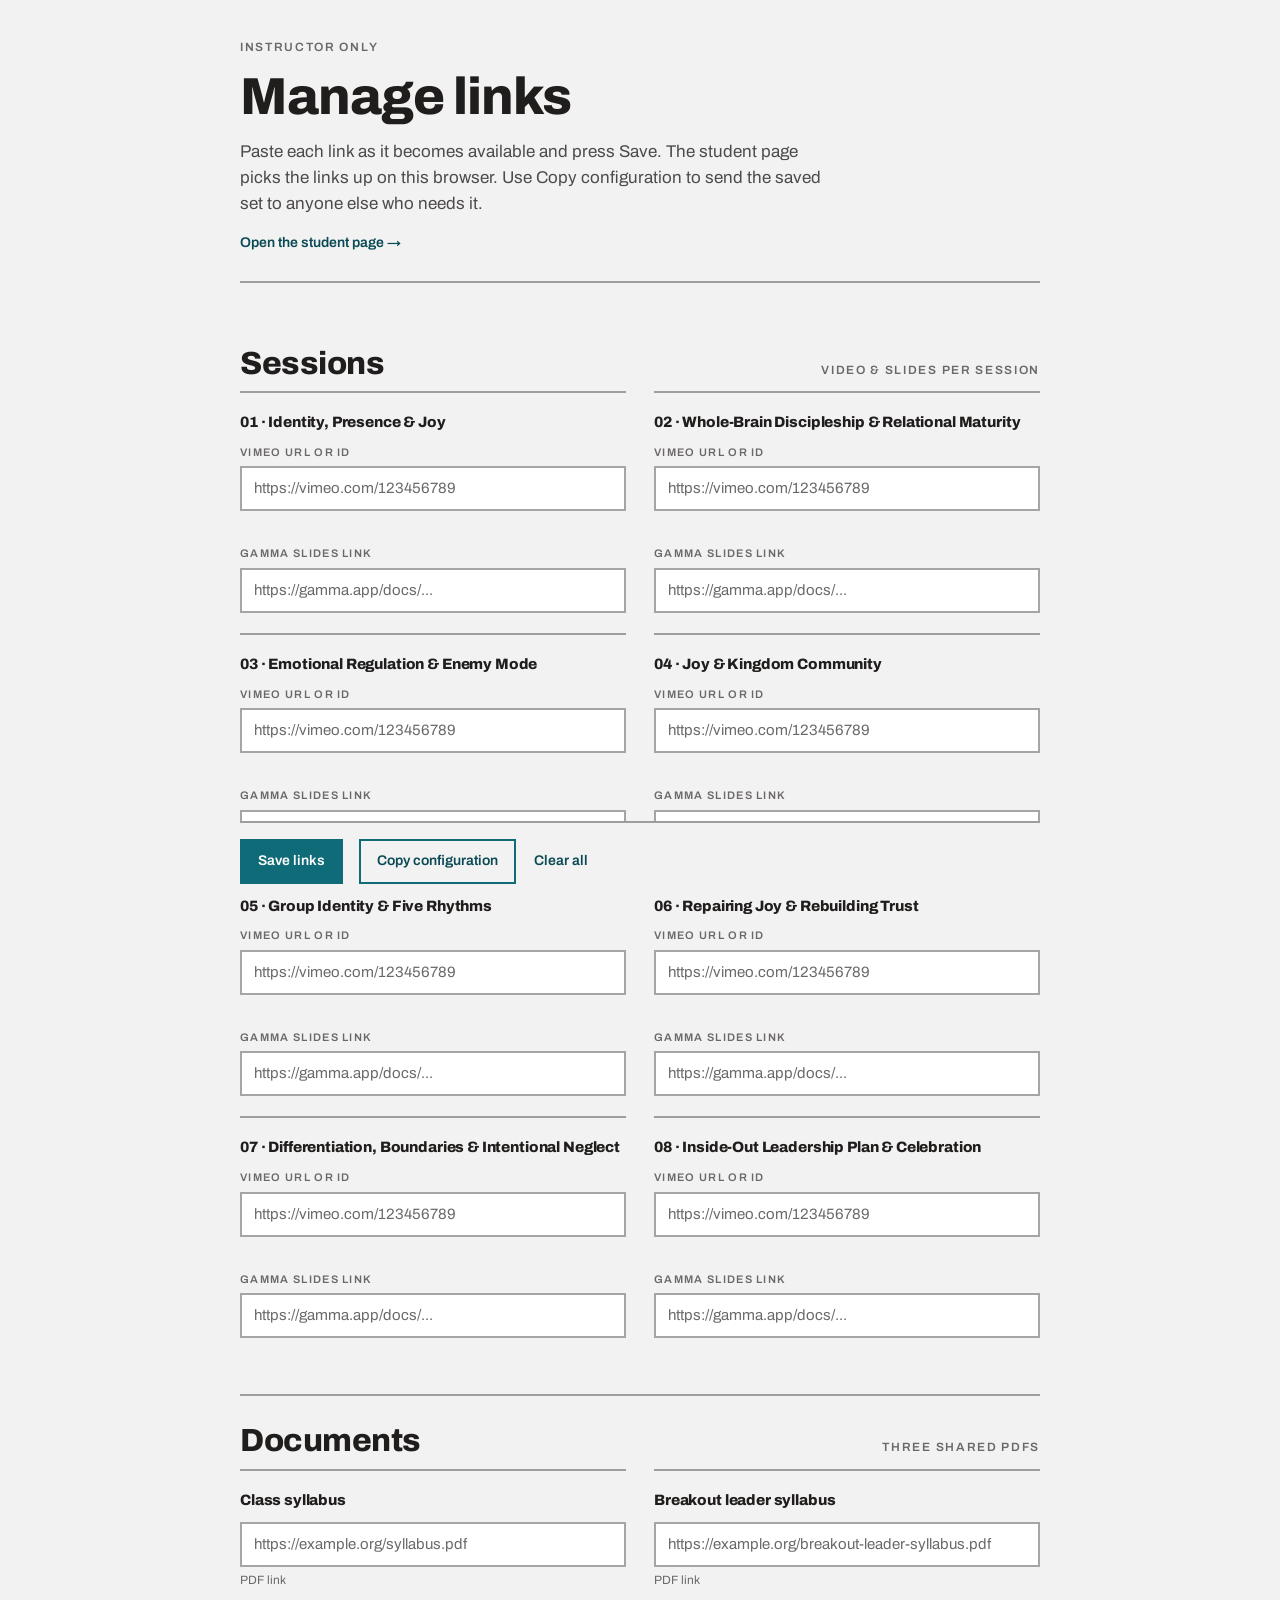
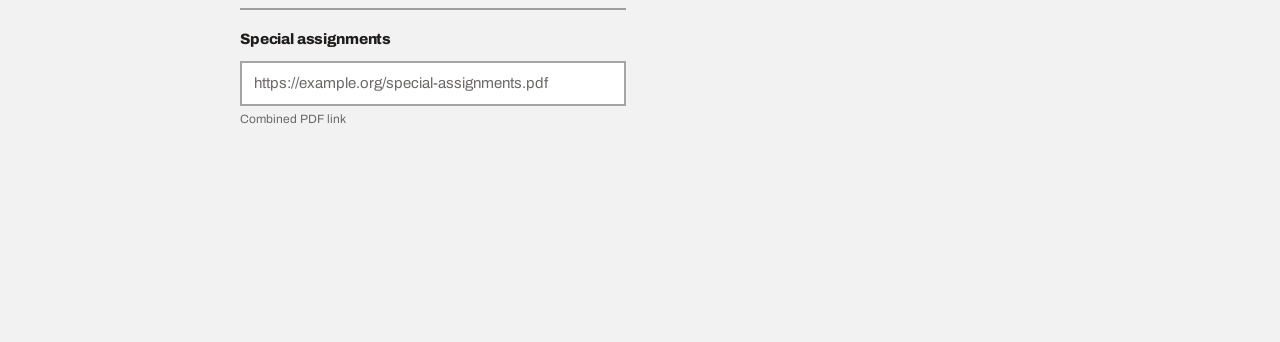
==== admin/index.html @ f634974d "Add leadership class support portal Two static pages for the Living Water Foursquare leadership clas" ====
<!doctype html>
<html lang="en">
<head>
<meta charset="utf-8">
<meta name="viewport" content="width=device-width, initial-scale=1">
<title>Manage links · Leadership Class</title>
<meta name="robots" content="noindex, nofollow">
<meta name="theme-color" content="#0f6b78">
<link rel="preconnect" href="https://fonts.googleapis.com">
<link rel="preconnect" href="https://fonts.gstatic.com" crossorigin>
<link rel="stylesheet" href="https://fonts.googleapis.com/css2?family=Archivo:wght@400;500;600;800&display=swap">
<link rel="stylesheet" href="../assets/css/system.css">
<link rel="stylesheet" href="../assets/css/pages.css">
</head>
<body>

<main class="container">

  <header class="page-header">
    <p class="kicker">Instructor only</p>
    <h1 class="page-title">Manage links</h1>
    <p class="lede">Paste each link as it becomes available and press Save. The student page picks the links up on this browser. Use Copy configuration to send the saved set to anyone else who needs it.</p>
    <a class="header-link" href="../">Open the student page →</a>
  </header>

  <noscript>
    <p class="notice" style="margin-top: 28px;">This page needs JavaScript to read and save the link configuration.</p>
  </noscript>

  <section class="section" id="sessions">
    <div class="section-head">
      <h2 class="section-title">Sessions</h2>
      <p class="kicker">Video &amp; slides per session</p>
    </div>
    <div class="admin-grid" id="session-fields"></div>
  </section>

  <section class="section" id="documents">
    <div class="section-head">
      <h2 class="section-title">Documents</h2>
      <p class="kicker">Three shared PDFs</p>
    </div>
    <div class="admin-grid">
      <div class="field-block">
        <label class="field-title" for="doc-syllabusUrl">Class syllabus</label>
        <div class="field">
          <input class="input" id="doc-syllabusUrl" type="url" inputmode="url" autocomplete="off" spellcheck="false" placeholder="https://example.org/syllabus.pdf">
          <p class="field-hint">PDF link</p>
        </div>
      </div>
      <div class="field-block">
        <label class="field-title" for="doc-leaderSyllabusUrl">Breakout leader syllabus</label>
        <div class="field">
          <input class="input" id="doc-leaderSyllabusUrl" type="url" inputmode="url" autocomplete="off" spellcheck="false" placeholder="https://example.org/breakout-leader-syllabus.pdf">
          <p class="field-hint">PDF link</p>
        </div>
      </div>
      <div class="field-block">
        <label class="field-title" for="doc-assignmentsUrl">Special assignments</label>
        <div class="field">
          <input class="input" id="doc-assignmentsUrl" type="url" inputmode="url" autocomplete="off" spellcheck="false" placeholder="https://example.org/special-assignments.pdf">
          <p class="field-hint">Combined PDF link</p>
        </div>
      </div>
    </div>
  </section>

  <div class="action-bar">
    <button class="btn btn-primary" id="save" type="button">Save links</button>
    <button class="btn btn-secondary" id="copy" type="button">Copy configuration</button>
    <button class="btn btn-ghost" id="clear" type="button">Clear all</button>
    <p class="action-message" id="message" role="status" aria-live="polite"></p>
  </div>

</main>

<script src="../assets/js/data.js"></script>
<script src="../assets/js/admin.js"></script>
</body>
</html>
---- assets/css/system.css ----
/* ==========================================================================
   Modernist — design system
   Flat, architectural, flush left, zero radius. 2px rules do the organizing.
   ========================================================================== */

:root {
  --color-bg:      #f3f2f2;
  --color-surface: #eae9e9;
  --color-text:    #201e1d;
  --color-divider: rgba(32, 30, 29, 0.4);

  /* accent: Living Water teal */
  --color-accent:     #0f6b78;
  --color-accent-100: #dceef1;
  --color-accent-200: #b6dce2;
  --color-accent-300: #86c2cc;
  --color-accent-400: #4aa1af;
  --color-accent-500: #0f6b78;
  --color-accent-600: #0c5a66;
  --color-accent-700: #094a54;
  --color-accent-800: #073941;
  --color-accent-900: #05282e;

  --color-neutral-600: #6b6968;
  --color-neutral-700: #4d4b4a;

  --rule: 2px solid var(--color-divider);
  --font: "Archivo", "Helvetica Neue", Helvetica, Arial, sans-serif;
}

@supports (color: color-mix(in srgb, #000 40%, transparent)) {
  :root { --color-divider: color-mix(in srgb, #201e1d 40%, transparent); }
}

/* --- Reset ---------------------------------------------------------------- */

*,
*::before,
*::after {
  box-sizing: border-box;
  border-radius: 0; /* zero radius anywhere, including UA styles on inputs */
}

html { -webkit-text-size-adjust: 100%; }

body {
  margin: 0;
  background: var(--color-bg);
  color: var(--color-text);
  font-family: var(--font);
  font-size: 16px;
  font-weight: 400;
  line-height: 1.5;
  -webkit-font-smoothing: antialiased;
}

h1, h2, h3, p { margin: 0; }
ul { margin: 0; padding: 0; list-style: none; }
img, iframe { display: block; max-width: 100%; }
a { color: var(--color-accent-700); }

:focus-visible {
  outline: 2px solid var(--color-accent);
  outline-offset: 2px;
}

/* --- Type ----------------------------------------------------------------- */

.kicker {
  font-size: 12px;
  font-weight: 600;
  text-transform: uppercase;
  letter-spacing: 0.14em;
  line-height: 1.3;
  color: var(--color-neutral-600);
}

.kicker-sm { font-size: 11px; letter-spacing: 0.16em; }
.kicker-accent { color: var(--color-accent-700); }

.page-title {
  font-size: clamp(30px, 7vw, 52px);
  font-weight: 800;
  letter-spacing: -0.02em;
  line-height: 1.02;
}

.section-title {
  font-size: clamp(22px, 5vw, 32px);
  font-weight: 800;
  letter-spacing: -0.015em;
  line-height: 1.08;
}

.card-title {
  font-size: clamp(18px, 4.2vw, 24px);
  font-weight: 800;
  letter-spacing: -0.01em;
  line-height: 1.15;
}

.lede {
  font-size: 17px;
  line-height: 1.55;
  color: var(--color-neutral-700);
  max-width: 60ch;
}

.body-copy {
  line-height: 1.55;
  color: var(--color-neutral-700);
  max-width: 62ch;
}

/* --- Buttons -------------------------------------------------------------- */
/* Labels are flush left: a wide button starts its text at the left padding
   edge, never centered. */

.btn {
  display: inline-flex;
  align-items: center;
  justify-content: flex-start;
  gap: 8px;
  padding: 12px 16px;
  border: 2px solid transparent;
  background: none;
  font-family: inherit;
  font-size: 14px;
  font-weight: 600;
  line-height: 1.2;
  text-align: left;
  text-transform: none;
  text-decoration: none;
  cursor: pointer;
  transition: background-color 0.12s ease, border-color 0.12s ease, color 0.12s ease;
}

.btn-primary {
  background: var(--color-accent);
  border-color: var(--color-accent);
  color: #fff;
}

.btn-primary:hover {
  background: var(--color-accent-600);
  border-color: var(--color-accent-600);
}

.btn-secondary {
  border-color: var(--color-accent);
  color: var(--color-accent-700);
}

.btn-secondary:hover {
  background: var(--color-accent-100);
  border-color: var(--color-accent-600);
  color: var(--color-accent-600);
}

.btn-ghost {
  padding-left: 0;
  color: var(--color-accent-700);
}

.btn-ghost:hover { color: var(--color-accent-600); }

.btn-block { display: flex; width: 100%; }

.btn:disabled,
.btn[aria-disabled="true"] {
  opacity: 0.45;
  pointer-events: none;
}

/* --- Tags ----------------------------------------------------------------- */

.tag {
  display: inline-flex;
  align-items: center;
  padding: 5px 9px;
  font-size: 12px;
  font-weight: 600;
  line-height: 1.1;
  letter-spacing: 0.01em;
  text-decoration: none;
}

.tag-neutral {
  background: var(--color-surface);
  color: var(--color-neutral-700);
}

.tag-outline {
  border: 2px solid var(--color-accent);
  color: var(--color-accent-700);
}

.tag-outline:hover {
  background: var(--color-accent-100);
  border-color: var(--color-accent-600);
  color: var(--color-accent-600);
}

/* --- Input ---------------------------------------------------------------- */

.input {
  display: block;
  width: 100%;
  padding: 10px 12px;
  border: 2px solid var(--color-divider);
  background: #fff;
  color: var(--color-text);
  font-family: inherit;
  font-size: 15px;
  line-height: 1.4;
  appearance: none;
  -webkit-appearance: none;
}

.input::placeholder {
  color: var(--color-neutral-600);
  opacity: 1;
}

.input:focus { border-color: var(--color-accent); }

/* --- Layout --------------------------------------------------------------- */

.container {
  max-width: 840px;
  margin: 0 auto;
  padding: 0 20px 80px;
}

.section {
  border-top: var(--rule);
  margin-top: 36px;
  padding-top: 28px;
}

/* The page header and jump nav already end in a rule — a section that follows
   one must not stack a second rule under it. */
.page-header + .section,
.jump-nav + .section,
.page-header + noscript + .section {
  border-top: 0;
}

.section-head {
  display: flex;
  flex-wrap: wrap;
  align-items: baseline;
  justify-content: space-between;
  gap: 8px 16px;
  margin-bottom: 10px;
}

.skip-link {
  position: absolute;
  left: -9999px;
  top: 0;
}

.skip-link:focus {
  left: 0;
  z-index: 10;
  padding: 12px 16px;
  background: var(--color-accent);
  color: #fff;
  font-weight: 600;
  text-decoration: none;
}
---- assets/css/pages.css ----
/* ==========================================================================
   Page layout — student (/) and admin (/admin)
   ========================================================================== */

/* --- Shared header -------------------------------------------------------- */

.page-header {
  display: flex;
  flex-direction: column;
  align-items: flex-start;
  gap: 14px;
  padding: 40px 0 28px;
  border-bottom: var(--rule);
}

.page-header .lede { margin-top: 2px; }

.header-link {
  font-size: 14px;
  font-weight: 600;
  color: var(--color-accent-700);
  text-decoration: none;
}

.header-link:hover {
  color: var(--color-accent-600);
  text-decoration: underline;
}

/* --- Jump nav ------------------------------------------------------------- */

.jump-nav {
  display: flex;
  flex-wrap: wrap;
  gap: 8px;
  padding: 16px 0;
  border-bottom: var(--rule);
}

/* --- No-script notice ----------------------------------------------------- */

.notice {
  padding: 18px 20px;
  border: 2px solid var(--color-divider);
  background: var(--color-surface);
  color: var(--color-neutral-700);
  line-height: 1.55;
}

/* --- Teaching videos ------------------------------------------------------ */

.session-grid {
  display: grid;
  grid-template-columns: repeat(auto-fit, minmax(320px, 1fr));
  column-gap: 28px;
}

.session-card {
  display: flex;
  flex-direction: column;
  align-items: flex-start;
  gap: 14px;
  padding: 22px 0;
  border-top: var(--rule);
}

.session-head {
  display: flex;
  align-items: flex-start;
  gap: 12px;
  width: 100%;
}

.session-num {
  flex: 0 0 auto;
  min-width: 28px;
  padding-top: 3px;
  color: var(--color-accent);
  font-size: 14px;
  font-weight: 800;
  line-height: 1.2;
}

.session-meta {
  display: flex;
  flex-direction: column;
  align-items: flex-start;
  gap: 8px;
}

.video-frame {
  width: 100%;
  aspect-ratio: 16 / 9;
  border: 0;
  background: #000;
}

.video-placeholder {
  display: flex;
  flex-direction: column;
  align-items: flex-start;
  justify-content: flex-end;
  gap: 6px;
  width: 100%;
  aspect-ratio: 16 / 9;
  padding: 16px;
  border: 2px solid var(--color-divider);
  background: var(--color-surface);
}

.video-placeholder-title {
  font-size: 16px;
  font-weight: 800;
  line-height: 1.2;
  color: var(--color-neutral-700);
}

/* --- Syllabus documents --------------------------------------------------- */
/* gap:2px over a divider-colored bed, inside a 2px border, so the rules read
   as one continuous structure. */

.doc-grid {
  display: grid;
  grid-template-columns: repeat(auto-fit, minmax(240px, 1fr));
  gap: 2px;
  margin-top: 20px;
  border: 2px solid var(--color-divider);
  background: var(--color-divider);
}

.doc-card {
  display: flex;
  flex-direction: column;
  align-items: flex-start;
  gap: 10px;
  padding: 22px 20px;
  background: var(--color-bg);
}

.doc-card .btn { margin-top: auto; }

.doc-card .body-copy { font-size: 15px; }

/* --- Special assignments -------------------------------------------------- */

.assignment-block {
  padding: 24px 0;
  border-top: var(--rule);
}

.assignment-block .kicker { margin-top: 8px; }

.assignment-items {
  display: grid;
  grid-template-columns: repeat(auto-fit, minmax(200px, 1fr));
  gap: 14px 24px;
  margin-top: 18px;
}

.assignment-item {
  padding-left: 14px;
  border-left: 2px solid var(--color-accent);
  font-size: 15px;
  font-weight: 500;
  line-height: 1.35;
}

.assignments-cta {
  padding-top: 24px;
  border-top: var(--rule);
}

/* --- Footer --------------------------------------------------------------- */

.site-footer {
  background: var(--color-accent);
  color: #fff;
}

.site-footer-inner {
  display: flex;
  flex-direction: column;
  align-items: flex-start;
  gap: 14px;
  max-width: 840px;
  margin: 0 auto;
  padding: 36px 24px;
}

.site-footer .kicker { color: var(--color-accent-200); }

.footer-statement {
  max-width: 22ch;
  font-size: clamp(20px, 4.6vw, 28px);
  font-weight: 800;
  letter-spacing: -0.01em;
  line-height: 1.15;
}

/* --- Admin ---------------------------------------------------------------- */

.admin-grid {
  display: grid;
  grid-template-columns: repeat(auto-fit, minmax(300px, 1fr));
  gap: 0 28px;
}

.field-block {
  display: flex;
  flex-direction: column;
  align-items: stretch;
  gap: 12px;
  padding: 20px 0;
  border-top: var(--rule);
}

.field-title {
  font-size: 15px;
  font-weight: 800;
  letter-spacing: -0.01em;
  line-height: 1.25;
}

.field {
  display: flex;
  flex-direction: column;
  align-items: stretch;
  gap: 6px;
}

.field-label {
  font-size: 11px;
  font-weight: 600;
  text-transform: uppercase;
  letter-spacing: 0.12em;
  color: var(--color-neutral-600);
}

/* 16px is reserved whether or not there is a message, so the layout never
   jumps as the instructor types. */
.field-status {
  min-height: 16px;
  font-size: 12px;
  font-weight: 600;
  line-height: 16px;
  color: var(--color-accent-700);
}

.field-status[data-state="none"] { color: var(--color-neutral-700); }

.field-hint {
  font-size: 12px;
  line-height: 1.3;
  color: var(--color-neutral-600);
}

.action-bar {
  position: sticky;
  bottom: 0;
  display: flex;
  flex-wrap: wrap;
  align-items: center;
  gap: 12px 16px;
  margin-top: 36px;
  padding: 16px 0;
  border-top: var(--rule);
  background: var(--color-bg);
}

.action-message {
  font-size: 13px;
  font-weight: 600;
  color: var(--color-accent-700);
}
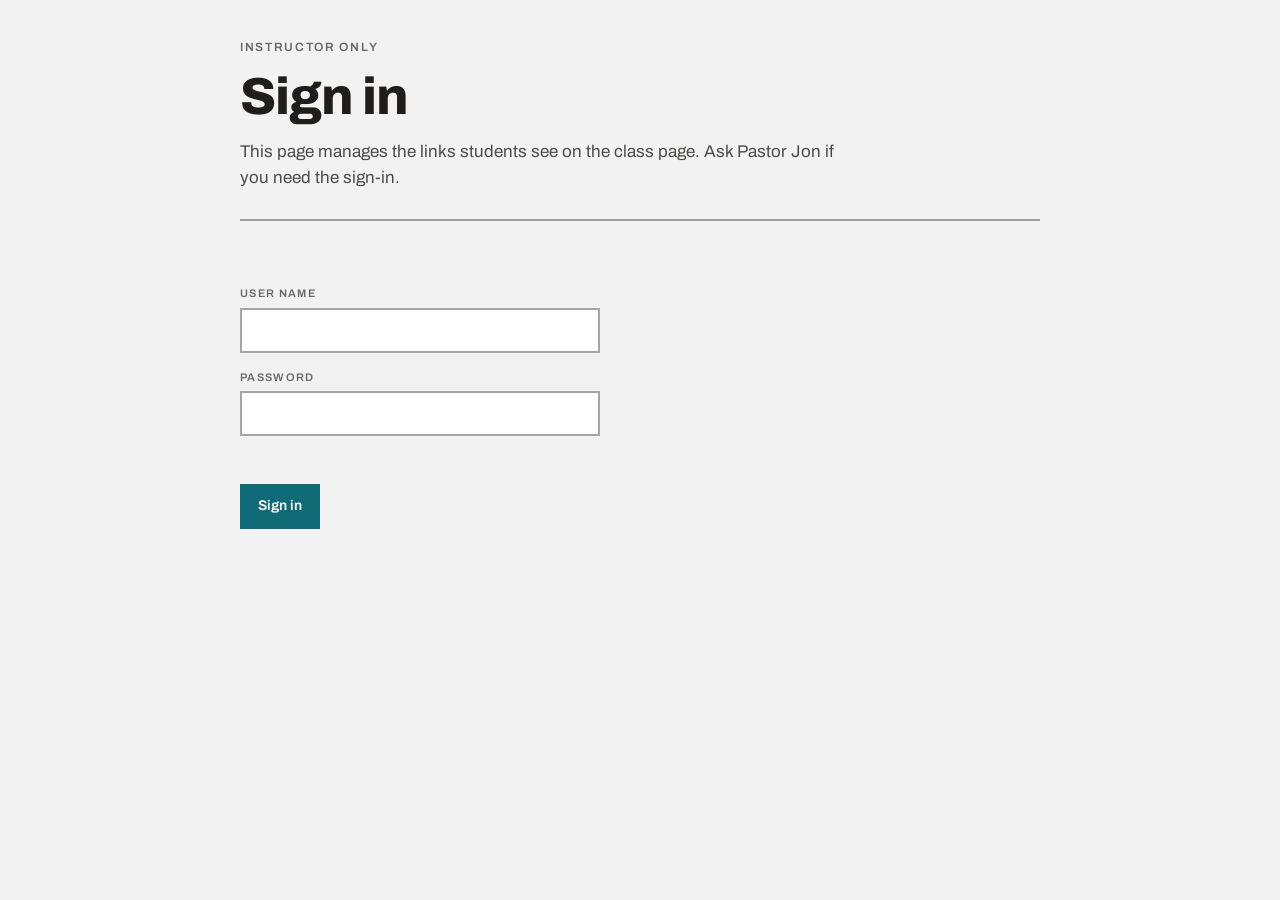
==== commit 0d7a8a18: "Add sign-in to the admin page The link manager at /admin now asks for a user name and password befor" ====
--- a/admin/index.html
+++ b/admin/index.html
@@ -3,7 +3,7 @@
 <head>
 <meta charset="utf-8">
 <meta name="viewport" content="width=device-width, initial-scale=1">
-<title>Manage links · Leadership Class</title>
+<title>Sign in · Leadership Class</title>
 <meta name="robots" content="noindex, nofollow">
 <meta name="theme-color" content="#0f6b78">
 <link rel="preconnect" href="https://fonts.googleapis.com">
@@ -14,18 +14,46 @@
 </head>
 <body>
 
-<main class="container">
+<main class="container" id="gate">
+
+  <header class="page-header">
+    <p class="kicker">Instructor only</p>
+    <h1 class="page-title">Sign in</h1>
+    <p class="lede">This page manages the links students see on the class page. Ask Pastor Jon if you need the sign-in.</p>
+  </header>
+
+  <section class="section">
+    <form class="gate-form" id="gate-form">
+      <div class="field">
+        <label class="field-label" for="gate-user">User name</label>
+        <input class="input" id="gate-user" type="text" autocomplete="username" autocapitalize="none" autocorrect="off" spellcheck="false">
+      </div>
+      <div class="field">
+        <label class="field-label" for="gate-pass">Password</label>
+        <input class="input" id="gate-pass" type="password" autocomplete="current-password">
+      </div>
+      <p class="field-status" id="gate-message" data-state="none" role="status" aria-live="polite"></p>
+      <button class="btn btn-primary" type="submit">Sign in</button>
+    </form>
+  </section>
+
+  <noscript>
+    <p class="notice" style="margin-top: 28px;">This page needs JavaScript to sign in and manage the links.</p>
+  </noscript>
+
+</main>
+
+<main class="container" id="admin" hidden>
 
   <header class="page-header">
     <p class="kicker">Instructor only</p>
     <h1 class="page-title">Manage links</h1>
     <p class="lede">Paste each link as it becomes available and press Save. The student page picks the links up on this browser. Use Copy configuration to send the saved set to anyone else who needs it.</p>
-    <a class="header-link" href="../">Open the student page →</a>
+    <p class="header-links">
+      <a class="header-link" href="../">Open the student page →</a>
+      <button class="btn btn-ghost btn-inline" id="sign-out" type="button">Sign out</button>
+    </p>
   </header>
-
-  <noscript>
-    <p class="notice" style="margin-top: 28px;">This page needs JavaScript to read and save the link configuration.</p>
-  </noscript>
 
   <section class="section" id="sessions">
     <div class="section-head">
@@ -75,6 +103,8 @@
 </main>
 
 <script src="../assets/js/data.js"></script>
+<script src="../assets/js/credentials.js"></script>
 <script src="../assets/js/admin.js"></script>
+<script src="../assets/js/gate.js"></script>
 </body>
 </html>
--- a/assets/css/pages.css
+++ b/assets/css/pages.css
@@ -272,3 +272,31 @@
   font-weight: 600;
   color: var(--color-accent-700);
 }
+
+/* --- Admin sign-in -------------------------------------------------------- */
+
+[hidden] { display: none !important; }
+
+.gate-form {
+  display: flex;
+  flex-direction: column;
+  align-items: flex-start;
+  gap: 16px;
+  max-width: 360px;
+}
+
+.gate-form .field { width: 100%; }
+
+.header-links {
+  display: flex;
+  flex-wrap: wrap;
+  align-items: center;
+  gap: 4px 18px;
+}
+
+.btn-inline {
+  padding-top: 0;
+  padding-bottom: 0;
+  padding-right: 0;
+  font-size: 14px;
+}
